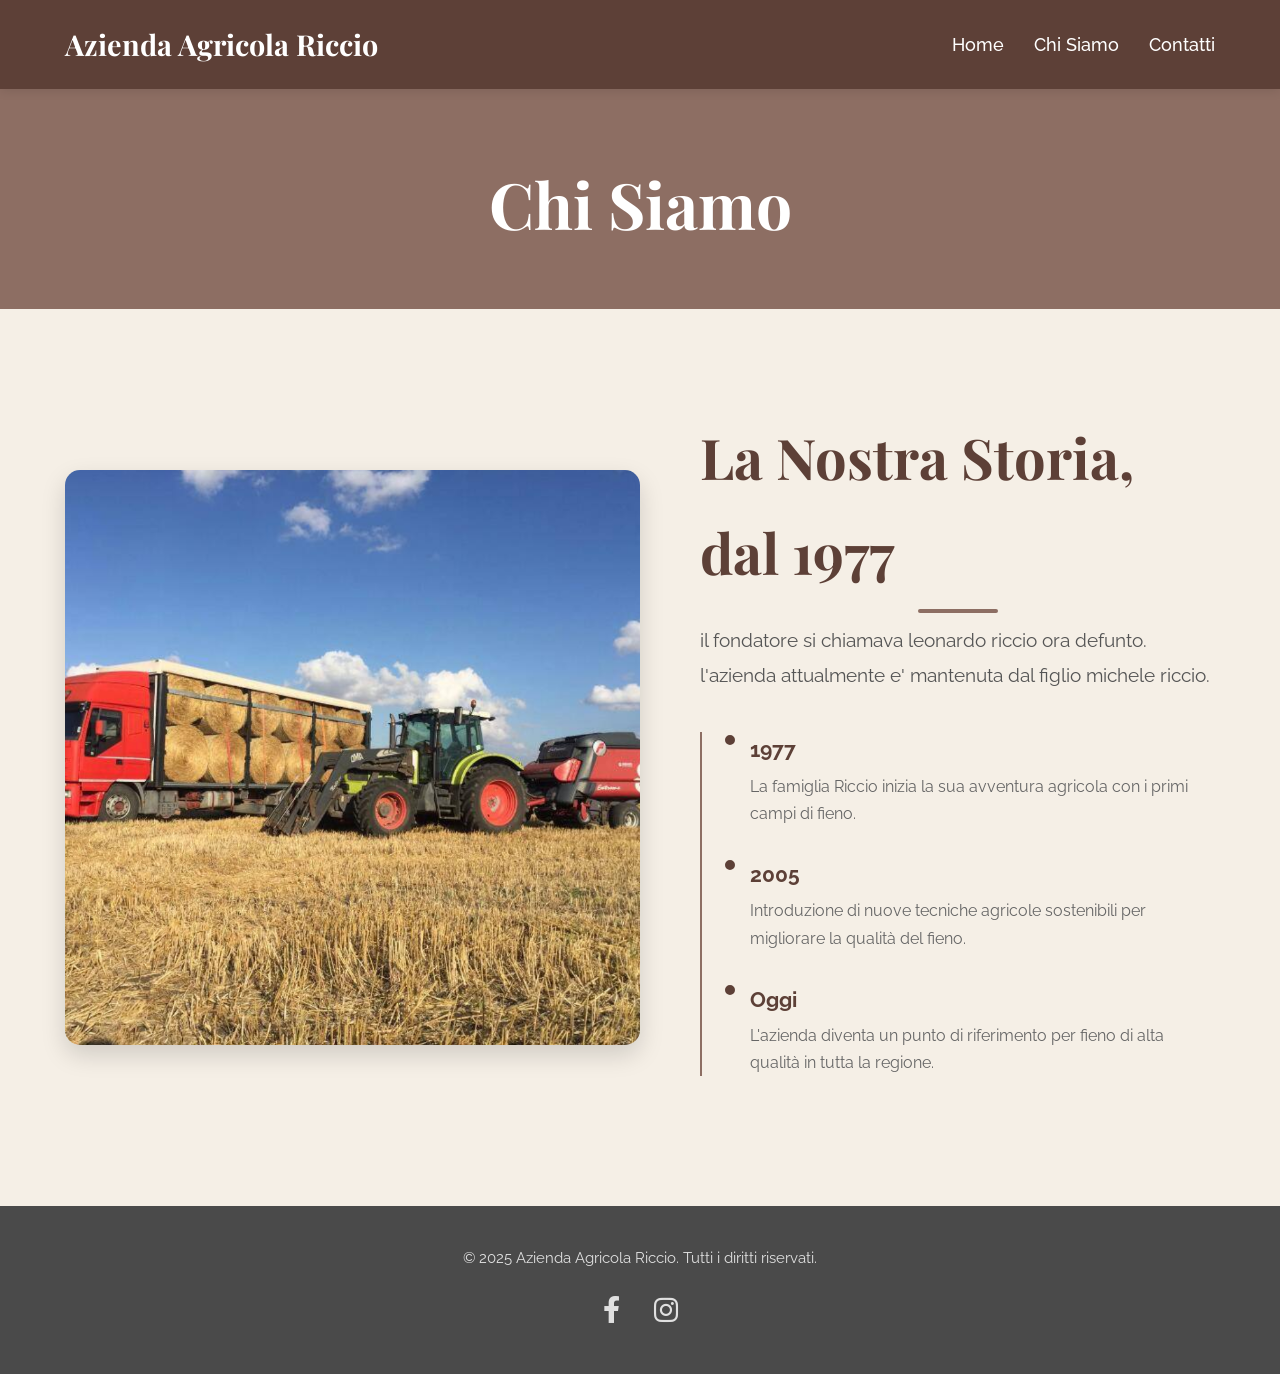
==== chi-siamo.html @ 55e59b3d "Add files via upload" ====
<!DOCTYPE html>
<html lang="it">
<head>
    <meta charset="UTF-8">
    <meta name="viewport" content="width=device-width, initial-scale=1.0">
    <title>Chi Siamo - Azienda Agricola Riccio</title>
    <link rel="stylesheet" href="style.css">
    <link href="https://fonts.googleapis.com/css2?family=Playfair+Display:wght@700&family=Raleway:wght@300;400;500&display=swap" rel="stylesheet">
    <link rel="stylesheet" href="https://cdnjs.cloudflare.com/ajax/libs/font-awesome/6.0.0-beta3/css/all.min.css">
</head>
<body>

    <nav class="navbar">
        <div class="container">
            <a href="index.html" class="logo">Azienda Agricola Riccio</a>
            <ul class="nav-links">
                <li><a href="index.html">Home</a></li>
                <li><a href="chi-siamo.html">Chi Siamo</a></li>
                <li><a href="contatti.html">Contatti</a></li>
            </ul>
        </div>
    </nav>

    <header class="page-header">
        <div class="container">
            <h1>Chi Siamo</h1>
        </div>
    </header>

    <main>
        <section id="storia" class="section-padded">
            <div class="container">
                <div class="story-content">
                    <img src="fondatore.png" alt="Storia dell'Azienda" class="story-image reveal">
                    <div class="story-text">
                        <h2 class="section-title text-left">La Nostra Storia, dal 1977</h2>
                        <p class="story-description">il fondatore si chiamava leonardo riccio ora defunto. l'azienda attualmente e' mantenuta dal figlio michele riccio.</p>
                        <ul class="timeline">
                            <li class="reveal">
                                <div class="timeline-dot"></div>
                                <div class="timeline-content">
                                    <h4>1977</h4>
                                    <p>La famiglia Riccio inizia la sua avventura agricola con i primi campi di fieno.</p>
                                </div>
                            </li>
                            <li class="reveal">
                                <div class="timeline-dot"></div>
                                <div class="timeline-content">
                                    <h4>2005</h4>
                                    <p>Introduzione di nuove tecniche agricole sostenibili per migliorare la qualità del fieno.</p>
                                </div>
                            </li>
                            <li class="reveal">
                                <div class="timeline-dot"></div>
                                <div class="timeline-content">
                                    <h4>Oggi</h4>
                                    <p>L'azienda diventa un punto di riferimento per fieno di alta qualità in tutta la regione.</p>
                                </div>
                            </li>
                        </ul>
                    </div>
                </div>
            </div>
        </section>
    </main>

    <footer>
        <div class="container text-center">
            <p>© 2025 Azienda Agricola Riccio. Tutti i diritti riservati.</p>
            <div class="social-links">
                <a href="#" target="_blank"><i class="fab fa-facebook-f"></i></a>
                <a href="#" target="_blank"><i class="fab fa-instagram"></i></a>
            </div>
        </div>
    </footer>

    <script>
        const revealElements = document.querySelectorAll('.reveal');
        const observer = new IntersectionObserver(entries => {
            entries.forEach(entry => {
                if (entry.isIntersecting) {
                    entry.target.classList.add('is-visible');
                }
            });
        }, { threshold: 0.3 });
        revealElements.forEach(element => {
            observer.observe(element);
        });
    </script>

</body>
</html>
---- style.css ----
/* Importazione Google Fonts */
/* Playfair Display per i titoli, Raleway per il corpo testo */
@import url('https://fonts.googleapis.com/css2?family=Playfair+Display:wght@700&family=Raleway:wght@300;400;500&display=swap');

/* Reset e Stile Generale */
* {
    margin: 0;
    padding: 0;
    box-sizing: border-box;
}

body {
    font-family: 'Raleway', sans-serif;
    line-height: 1.7;
    color: #333;
    background-color: #fcfaf5; /* Sfondo crema molto chiaro */
    -webkit-font-smoothing: antialiased;
    scroll-behavior: smooth;
}

.container {
    max-width: 1200px;
    margin: 0 auto;
    padding: 0 25px;
    overflow: hidden; /* Per contenere i float se usati */
}

.text-center {
    text-align: center;
}

/* Titoli e Descrizioni delle Sezioni */
.section-title {
    font-family: 'Playfair Display', serif;
    font-size: 3.2em;
    color: #8B4513; /* Marrone terra scuro */
    margin-bottom: 20px;
    position: relative;
    display: inline-block;
}

.section-title::after {
    content: '';
    display: block;
    width: 60px;
    height: 3px;
    background-color: #D2B48C; /* Marrone chiaro */
    margin: 10px auto 0;
}

.section-title-white { /* Per sezioni con sfondo scuro */
    font-family: 'Playfair Display', serif;
    font-size: 3.2em;
    color: #fcfaf5;
    margin-bottom: 20px;
    position: relative;
    display: inline-block;
}

.section-title-white::after {
    content: '';
    display: block;
    width: 60px;
    height: 3px;
    background-color: #fcfaf5;
    margin: 10px auto 0;
}

.section-description, .section-description-white {
    font-size: 1.15em;
    max-width: 700px;
    margin: 0 auto 50px;
    color: #555;
}
.section-description-white {
    color: #e0e0e0;
}

/* Pulsanti */
.btn {
    display: inline-block;
    padding: 14px 28px;
    border-radius: 50px;
    text-decoration: none;
    font-weight: 500;
    font-size: 1.1em;
    transition: all 0.3s ease;
    border: none;
    cursor: pointer;
    box-shadow: 0 4px 8px rgba(0,0,0,0.1);
}

.primary-btn {
    background-color: #A0522D; /* Arancione-marrone */
    color: #fff;
}

.primary-btn:hover {
    background-color: #8B4513; /* Marrone più scuro */
    transform: translateY(-3px);
    box-shadow: 0 6px 12px rgba(0,0,0,0.2);
}

.secondary-btn {
    background-color: #fcfaf5;
    color: #A0522D;
    border: 2px solid #A0522D;
}

.secondary-btn:hover {
    background-color: #A0522D;
    color: #fff;
    transform: translateY(-3px);
    box-shadow: 0 6px 12px rgba(0,0,0,0.2);
}

.btn-large {
    padding: 16px 35px;
    font-size: 1.2em;
}

/* Header Hero */
.hero {
    background-image: linear-gradient(rgba(0,0,0,0.5), rgba(0,0,0,0.5)), url('https://images.unsplash.com/photo-1549776999-555e7178c75b?crop=entropy&cs=tinysrgb&fit=max&fm=jpg&ixid=M3w1MjMyMzh8MHwxfHNlYXJjaHw0OHx8aGF5JTIwZmllbGR8ZW58MHx8fHwxNzA4ODg2NjY1fDA&ixlib=rb-4.0.3&q=80&w=1920');
    background-size: cover;
    background-position: center;
    color: #fff;
    text-align: center;
    padding: 150px 0;
    height: 100vh; /* Copre l'intera altezza del viewport */
    display: flex;
    align-items: center;
    justify-content: center;
}

.hero-content h1 {
    font-family: 'Playfair Display', serif;
    font-size: 4.8em;
    margin-bottom: 15px;
    line-height: 1.1;
}

.hero-content .subtitle {
    font-size: 1.8em;
    margin-bottom: 40px;
    font-weight: 300;
}

/* Sezioni comuni */
.section-padded {
    padding: 100px 0;
}

.bg-light {
    background-color: #fefdfb;
}

.bg-dark {
    background-color: #4A3C2A; /* Marrone scuro per sfondo */
    color: #fff;
}

/* Sezione "Il Nostro Fieno" (Features Grid) */
.features-grid {
    display: grid;
    grid-template-columns: repeat(auto-fit, minmax(280px, 1fr));
    gap: 40px;
    margin-top: 50px;
}

.feature-item {
    background: #fff;
    padding: 35px;
    border-radius: 12px;
    box-shadow: 0 6px 15px rgba(0,0,0,0.08);
    transition: transform 0.3s ease, box-shadow 0.3s ease;
}

.feature-item:hover {
    transform: translateY(-8px);
    box-shadow: 0 10px 25px rgba(0,0,0,0.15);
}

.feature-item .icon-large {
    font-size: 3.5em;
    color: #D2B48C;
    margin-bottom: 20px;
    display: block;
}

.feature-item h3 {
    font-family: 'Playfair Display', serif;
    font-size: 1.8em;
    color: #A0522D;
    margin-bottom: 15px;
}

.feature-item p {
    font-size: 1.05em;
    color: #666;
}

/* Sezione Prodotti (Carousel) */
.product-carousel {
    display: grid;
    grid-template-columns: repeat(auto-fit, minmax(320px, 1fr));
    gap: 35px;
    margin-top: 50px;
}

.product-card {
    background: #fff;
    border-radius: 12px;
    box-shadow: 0 6px 15px rgba(0,0,0,0.08);
    overflow: hidden;
    text-align: left;
    transition: transform 0.3s ease, box-shadow 0.3s ease;
}

.product-card:hover {
    transform: translateY(-8px);
    box-shadow: 0 10px 25px rgba(0,0,0,0.15);
}

.product-card img {
    width: 100%;
    height: 250px;
    object-fit: cover;
    display: block;
    border-bottom: 1px solid #eee;
}

.product-card h3 {
    font-family: 'Playfair Display', serif;
    font-size: 2em;
    color: #8B4513;
    padding: 20px 25px 5px;
}

.product-card p {
    font-size: 1.05em;
    color: #555;
    padding: 0 25px 20px;
}

.product-card .btn {
    margin: 0 25px 25px;
    width: calc(100% - 50px);
    text-align: center;
}

/* Sezione Contatti (Form) */
.contact-form {
    max-width: 700px;
    margin: 50px auto 70px;
    display: grid;
    grid-template-columns: 1fr 1fr;
    gap: 20px;
}

.contact-form input,
.contact-form textarea {
    width: 100%;
    padding: 15px 20px;
    border: 1px solid rgba(255,255,255,0.3);
    border-radius: 8px;
    background-color: rgba(255,255,255,0.1);
    color: #fff;
    font-size: 1.05em;
    font-family: 'Raleway', sans-serif;
    transition: border-color 0.3s ease, background-color 0.3s ease;
}

.contact-form input::placeholder,
.contact-form textarea::placeholder {
    color: #dcdcdc;
}

.contact-form input:focus,
.contact-form textarea:focus {
    border-color: #fcfaf5;
    background-color: rgba(255,255,255,0.2);
    outline: none;
}

.contact-form textarea {
    grid-column: 1 / -1; /* Occupa entrambe le colonne */
    resize: vertical;
}

.contact-form button {
    grid-column: 1 / -1;
    margin-top: 20px;
}

.contact-info {
    margin-top: 50px;
    font-size: 1.1em;
}

.contact-info p {
    margin-bottom: 10px;
    display: flex;
    align-items: center;
    justify-content: center;
}

.contact-info i {
    margin-right: 10px;
    color: #D2B48C;
    font-size: 1.2em;
}

.contact-info a {
    color: #fcfaf5;
    text-decoration: none;
    transition: color 0.3s ease;
}

.contact-info a:hover {
    color: #D2B48C;
}

/* Footer */
footer {
    background-color: #333;
    color: #e0e0e0;
    padding: 40px 0;
    font-size: 0.95em;
}

footer p {
    margin-bottom: 15px;
}

.social-links a {
    color: #e0e0e0;
    font-size: 1.5em;
    margin: 0 10px;
    transition: color 0.3s ease;
}

.social-links a:hover {
    color: #D2B48C;
}

/* Animazioni "Reveal on Scroll" */
.reveal {
    opacity: 0;
    transform: translateY(20px);
    transition: opacity 0.6s ease-out, transform 0.6s ease-out;
}

.reveal.is-visible {
    opacity: 1;
    transform: translateY(0);
}


/* Media Queries per la Responsività */
@media (max-width: 900px) {
    .hero-content h1 {
        font-size: 3.5em;
    }
    .hero-content .subtitle {
        font-size: 1.5em;
    }
    .section-title, .section-title-white {
        font-size: 2.5em;
    }
    .features-grid, .product-carousel {
        grid-template-columns: 1fr;
    }
    .feature-item, .product-card {
        max-width: 450px;
        margin: 20px auto;
    }
    .contact-form {
        grid-template-columns: 1fr;
    }
    .contact-form input, .contact-form textarea {
        grid-column: auto;
    }
}

@media (max-width: 500px) {
    .hero-content h1 {
        font-size: 2.5em;
    }
    .hero-content .subtitle {
        font-size: 1.2em;
    }
    .section-title, .section-title-white {
        font-size: 2em;
    }
    .section-description, .section-description-white {
        font-size: 1em;
        margin-bottom: 30px;
    }
    .btn {
        padding: 10px 20px;
        font-size: 1em;
    }
    .btn-large {
        padding: 12px 25px;
        font-size: 1.1em;
    }
    .section-padded {
        padding: 60px 0;
    }
    .feature-item .icon-large {
        font-size: 2.8em;
    }
    .feature-item h3 {
        font-size: 1.5em;
    }
    .product-card h3 {
        font-size: 1.8em;
    }
    .contact-info p {
        flex-direction: column;
    }
    .contact-info i {
        margin-right: 0;
        margin-bottom: 5px;
    }
}

/* Palette di Colori */
/* Marrone Scuro: #5D4037 */
/* Marrone Chiaro: #8D6E63 */
/* Beige Chiaro: #F5EFE6 */
/* Verde Olive: #A0A48E */
/* Oro/Giallo Fieno: #D4AC0D */

/* Reset e Stile Generale */
* {
    margin: 0;
    padding: 0;
    box-sizing: border-box;
}

body {
    font-family: 'Raleway', sans-serif;
    line-height: 1.7;
    color: #333;
    background-color: #F5EFE6;
    -webkit-font-smoothing: antialiased;
    scroll-behavior: smooth;
}

.container {
    max-width: 1200px;
    margin: 0 auto;
    padding: 0 25px;
    overflow: hidden;
}

.text-center { text-align: center; }
.text-left { text-align: left; }

/* Navbar */
.navbar {
    background-color: #5D4037;
    color: #fff;
    padding: 20px 0;
    position: fixed;
    width: 100%;
    top: 0;
    z-index: 1000;
    box-shadow: 0 2px 10px rgba(0,0,0,0.1);
}

.navbar .container {
    display: flex;
    justify-content: space-between;
    align-items: center;
}

.navbar .logo {
    font-family: 'Playfair Display', serif;
    font-size: 1.8em;
    color: #fff;
    text-decoration: none;
    font-weight: 700;
}

.nav-links {
    list-style: none;
    display: flex;
}

.nav-links li {
    margin-left: 30px;
}

.nav-links a {
    color: #fff;
    text-decoration: none;
    font-weight: 500;
    font-size: 1.1em;
    transition: color 0.3s ease;
}

.nav-links a:hover {
    color: #D4AC0D;
}

/* Titoli e Sottotitoli */
.section-title {
    font-family: 'Playfair Display', serif;
    font-size: 3.5em;
    color: #5D4037;
    margin-bottom: 10px;
    position: relative;
    display: inline-block;
}

.section-title::after {
    content: '';
    display: block;
    width: 80px;
    height: 4px;
    background-color: #8D6E63;
    margin: 10px auto 0;
    border-radius: 2px;
}

.section-title-white {
    font-family: 'Playfair Display', serif;
    font-size: 3.5em;
    color: #F5EFE6;
    margin-bottom: 10px;
    position: relative;
    display: inline-block;
}

.section-title-white::after {
    content: '';
    display: block;
    width: 80px;
    height: 4px;
    background-color: #F5EFE6;
    margin: 10px auto 0;
    border-radius: 2px;
}

.section-description {
    font-size: 1.2em;
    max-width: 800px;
    margin: 0 auto 50px;
    color: #555;
    font-weight: 300;
}
.section-description-white {
    font-size: 1.2em;
    max-width: 800px;
    margin: 0 auto 50px;
    color: #e0e0e0;
    font-weight: 300;
}

/* Pulsanti */
.btn {
    display: inline-block;
    padding: 15px 30px;
    border-radius: 50px;
    text-decoration: none;
    font-weight: 500;
    font-size: 1.1em;
    transition: all 0.3s ease;
    border: none;
    cursor: pointer;
    text-transform: uppercase;
    letter-spacing: 1px;
}

.primary-btn {
    background-color: #8D6E63;
    color: #fff;
    box-shadow: 0 5px 15px rgba(0, 0, 0, 0.2);
}

.primary-btn:hover {
    background-color: #5D4037;
    transform: translateY(-5px);
    box-shadow: 0 8px 20px rgba(0, 0, 0, 0.3);
}

.secondary-btn {
    background-color: transparent;
    color: #5D4037;
    border: 2px solid #5D4037;
    box-shadow: none;
}

.secondary-btn:hover {
    background-color: #5D4037;
    color: #F5EFE6;
    transform: none;
}

/* Header Hero (Home Page) */
.hero {
    background-image: linear-gradient(rgba(0,0,0,0.6), rgba(0,0,0,0.6)), url('https://images.unsplash.com/photo-1549776999-555e7178c75b?crop=entropy&cs=tinysrgb&fit=max&fm=jpg&ixid=M3w1MjMyMzh8MHwxfHNlYXJjaHw0OHx8aGF5JTIwZmllbGR8ZW58MHx8fHwxNzA4ODg2NjY1fDA&ixlib=rb-4.0.3&q=80&w=1920');
    background-size: cover;
    background-position: center;
    color: #fff;
    text-align: center;
    padding: 200px 0;
    height: 100vh;
    display: flex;
    align-items: center;
    justify-content: center;
    position: relative;
    animation: fadeIn 2s ease-in-out;
}

.hero-content h1 {
    font-family: 'Playfair Display', serif;
    font-size: 5em;
    margin-bottom: 20px;
    line-height: 1.1;
    text-shadow: 3px 3px 6px rgba(0, 0, 0, 0.7);
}

.hero-content .subtitle {
    font-size: 1.6em;
    margin-bottom: 50px;
    font-weight: 300;
}

/* Header pagine secondarie */
.page-header {
    background-color: #8D6E63;
    color: #fff;
    padding: 150px 0 50px;
    text-align: center;
}

.page-header h1 {
    font-family: 'Playfair Display', serif;
    font-size: 4em;
    margin: 0;
}

/* Sezioni */
.section-padded { padding: 100px 0; }
.bg-light { background-color: #F5EFE6; }
.bg-secondary { background-color: #E6E0D4; }
.bg-dark { background-color: #5D4037; color: #fff; }

/* Intro Grid (Home Page) */
.intro-grid {
    display: flex;
    justify-content: space-around;
    flex-wrap: wrap;
    gap: 40px;
    margin-top: 50px;
}

.intro-card {
    background: #fff;
    padding: 20px;
    border-radius: 12px;
    box-shadow: 0 8px 20px rgba(0,0,0,0.1);
    transition: transform 0.4s ease, box-shadow 0.4s ease;
    flex-basis: calc(33.33% - 40px);
}

.intro-card:hover {
    transform: translateY(-10px);
    box-shadow: 0 12px 30px rgba(0,0,0,0.2);
}

.intro-card img {
    width: 100%;
    height: 200px;
    object-fit: cover;
    border-radius: 8px;
    margin-bottom: 15px;
}

.intro-card h3 {
    font-family: 'Playfair Display', serif;
    font-size: 1.8em;
    color: #5D4037;
    margin-bottom: 10px;
}

/* Sezione Storia */
.story-content {
    display: flex;
    align-items: center;
    gap: 60px;
}

.story-image {
    width: 50%;
    border-radius: 15px;
    box-shadow: 0 10px 25px rgba(0,0,0,0.15);
    transition: transform 0.5s ease;
}

.story-text {
    width: 50%;
}

.story-description {
    font-size: 1.2em;
    color: #555;
    line-height: 1.8;
}

.timeline {
    list-style: none;
    margin-top: 40px;
    position: relative;
    padding-left: 30px;
}

.timeline::before {
    content: '';
    position: absolute;
    left: 0;
    top: 0;
    width: 2px;
    height: 100%;
    background: #8D6E63;
}

.timeline li {
    position: relative;
    margin-bottom: 30px;
    padding-left: 20px;
}

.timeline-dot {
    position: absolute;
    left: -8px;
    top: 0;
    width: 16px;
    height: 16px;
    background: #5D4037;
    border-radius: 50%;
    border: 3px solid #F5EFE6;
}

.timeline-content h4 {
    font-size: 1.3em;
    color: #5D4037;
    margin-bottom: 5px;
}

.timeline-content p {
    font-size: 1em;
    color: #666;
}

/* Contatti Grid */
.contact-grid {
    display: grid;
    grid-template-columns: 1fr 1fr;
    gap: 80px;
}

.contact-form-container, .contact-info-container {
    padding: 30px;
    border-radius: 15px;
    background-color: #fff;
    box-shadow: 0 10px 25px rgba(0,0,0,0.1);
}

.contact-form-container h2, .contact-info-container h2 {
    margin-top: 0;
    margin-bottom: 20px;
}

.contact-form {
    display: flex;
    flex-direction: column;
    margin-top: 20px;
}

.contact-form input,
.contact-form textarea {
    padding: 18px 25px;
    margin-bottom: 20px;
    border: 1px solid #ccc;
    border-radius: 10px;
    font-size: 1.1em;
    font-family: 'Raleway', sans-serif;
}

.contact-form textarea { resize: vertical; }

.contact-info {
    margin-top: 20px;
    font-size: 1.1em;
}

.contact-info p {
    margin-bottom: 15px;
    display: flex;
    align-items: center;
    color: #555;
}

.contact-info i {
    margin-right: 15px;
    color: #D4AC0D;
    font-size: 1.4em;
}

.contact-info a {
    color: #555;
    text-decoration: none;
    transition: color 0.3s ease;
}

.contact-info a:hover { color: #5D4037; }

.map-container {
    margin-top: 30px;
    border-radius: 15px;
    overflow: hidden;
    box-shadow: 0 5px 15px rgba(0,0,0,0.1);
}

/* Footer e Social */
footer {
    background-color: #4A4A4A;
    color: #e0e0e0;
    padding: 40px 0;
    font-size: 0.95em;
}

footer p {
    margin-bottom: 15px;
}

.social-links a {
    color: #e0e0e0;
    font-size: 1.8em;
    margin: 0 15px;
    transition: color 0.3s ease;
}

.social-links a:hover {
    color: #D4AC0D;
}

/* Animazioni Reveal on Scroll */
.reveal {
    opacity: 0;
    transform: translateY(30px);
    transition: opacity 0.8s ease-out, transform 0.8s ease-out;
}

.reveal.is-visible {
    opacity: 1;
    transform: translateY(0);
}

/* Media Queries per la Responsività */
@media (max-width: 900px) {
    .navbar .container { flex-direction: column; }
    .navbar .logo { margin-bottom: 10px; }
    .nav-links li { margin: 0 10px; }
    .hero-content h1 { font-size: 3.5em; }
    .hero-content .subtitle { font-size: 1.4em; }
    .section-title, .section-title-white { font-size: 2.8em; }
    .intro-grid { flex-direction: column; align-items: center; }
    .intro-card { flex-basis: 100%; max-width: 400px; }
    .story-content { flex-direction: column; }
    .story-image, .story-text { width: 100%; }
    .story-image { margin-bottom: 40px; }
    .contact-grid { grid-template-columns: 1fr; }
}

@media (max-width: 500px) {
    .hero-content h1 { font-size: 2.5em; }
    .hero-content .subtitle { font-size: 1.1em; }
    .section-title, .section-title-white { font-size: 2em; }
    .section-padded { padding: 60px 0; }
    .intro-card img { height: 150px; }
    .story-text h2 { text-align: center; }
    .contact-info p { flex-direction: column; text-align: center; }
    .contact-info i { margin-right: 0; margin-bottom: 5px; }
}
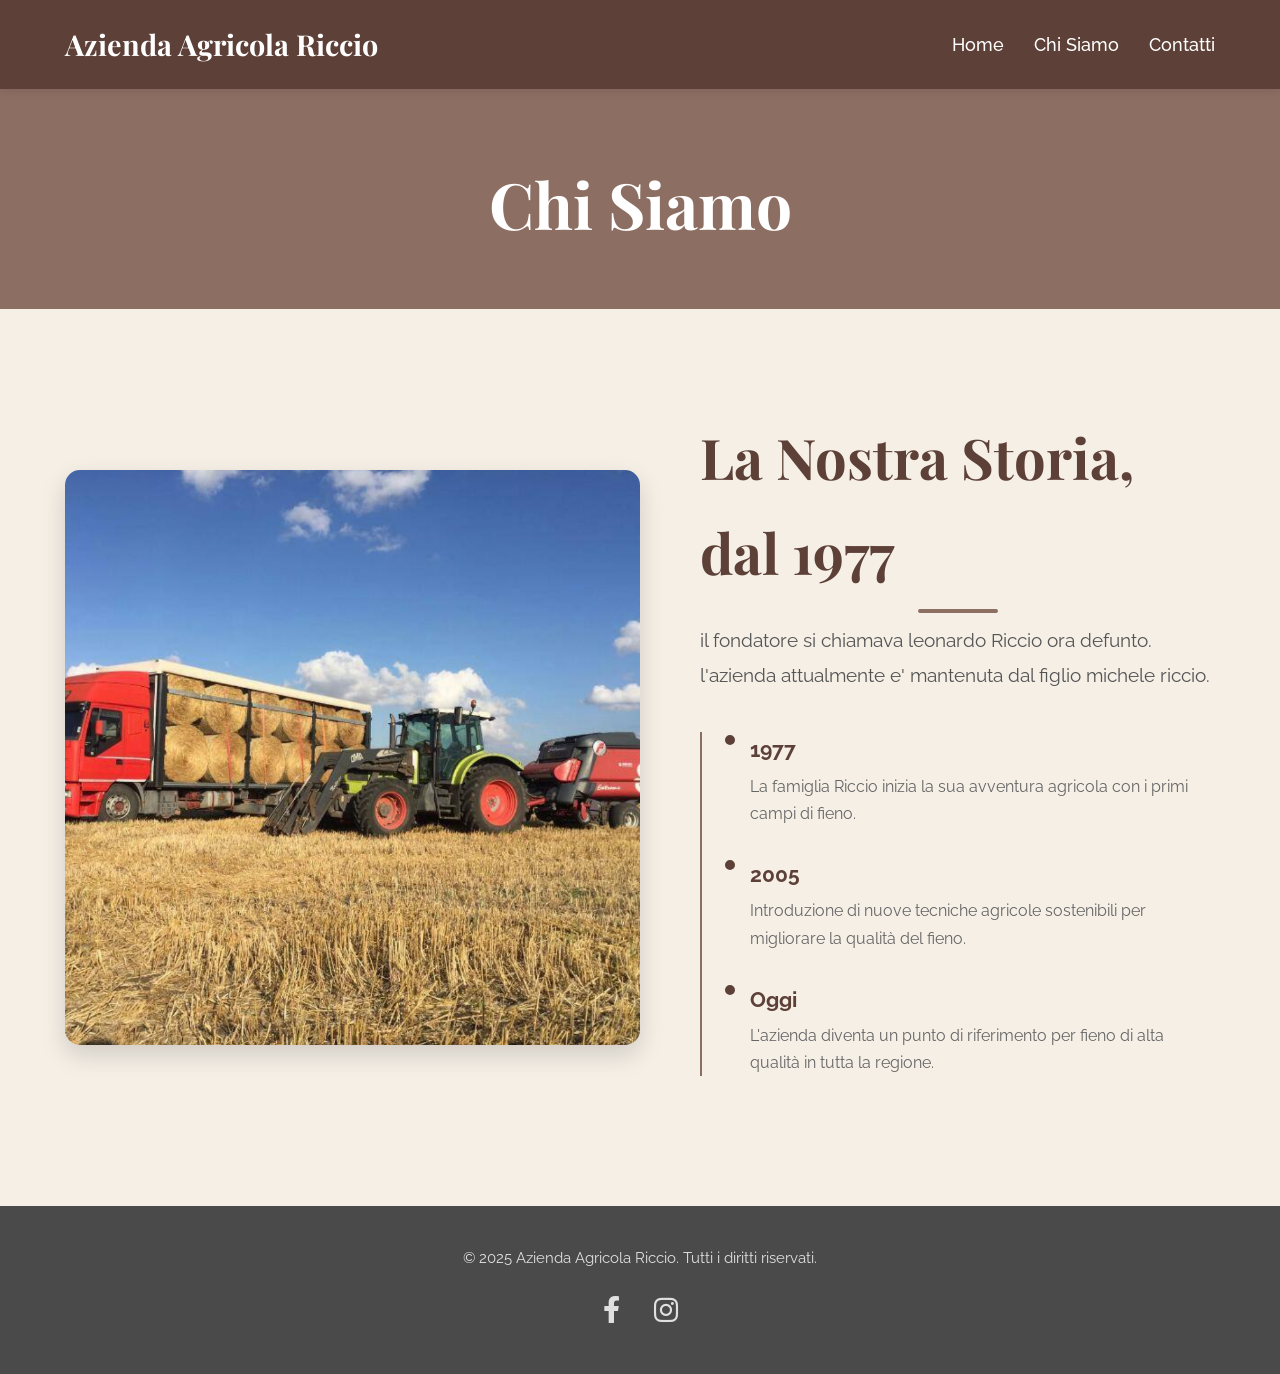
==== commit 35210ff5: "Update chi-siamo.html" ====
--- a/chi-siamo.html
+++ b/chi-siamo.html
@@ -34,7 +34,7 @@
                     <img src="fondatore.png" alt="Storia dell'Azienda" class="story-image reveal">
                     <div class="story-text">
                         <h2 class="section-title text-left">La Nostra Storia, dal 1977</h2>
-                        <p class="story-description">il fondatore si chiamava leonardo riccio ora defunto. l'azienda attualmente e' mantenuta dal figlio michele riccio.</p>
+                        <p class="story-description">il fondatore si chiamava leonardo Riccio ora defunto. l'azienda attualmente e' mantenuta dal figlio michele riccio.</p>
                         <ul class="timeline">
                             <li class="reveal">
                                 <div class="timeline-dot"></div>
@@ -89,4 +89,5 @@
     </script>
 
 </body>
-</html>+
+</html>
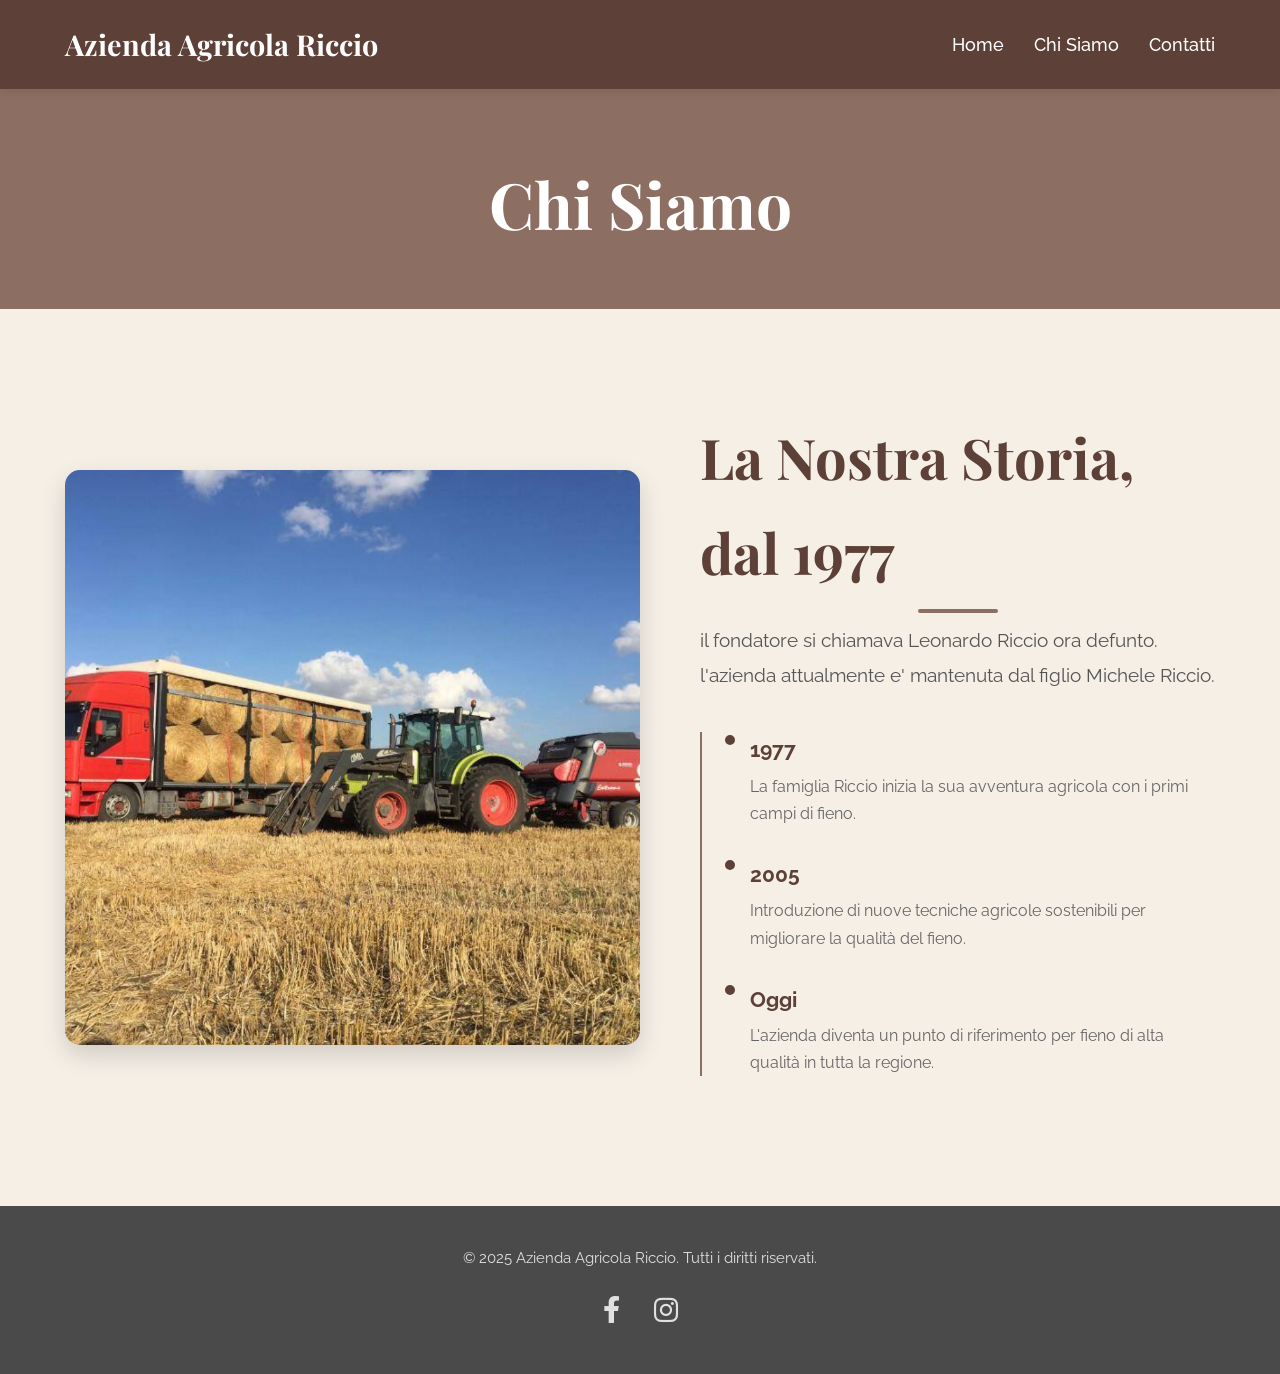
==== commit 14bc58e3: "Update chi-siamo.html" ====
--- a/chi-siamo.html
+++ b/chi-siamo.html
@@ -34,7 +34,7 @@
                     <img src="fondatore.png" alt="Storia dell'Azienda" class="story-image reveal">
                     <div class="story-text">
                         <h2 class="section-title text-left">La Nostra Storia, dal 1977</h2>
-                        <p class="story-description">il fondatore si chiamava leonardo Riccio ora defunto. l'azienda attualmente e' mantenuta dal figlio michele riccio.</p>
+                        <p class="story-description">il fondatore si chiamava Leonardo Riccio ora defunto. l'azienda attualmente e' mantenuta dal figlio Michele Riccio.</p>
                         <ul class="timeline">
                             <li class="reveal">
                                 <div class="timeline-dot"></div>
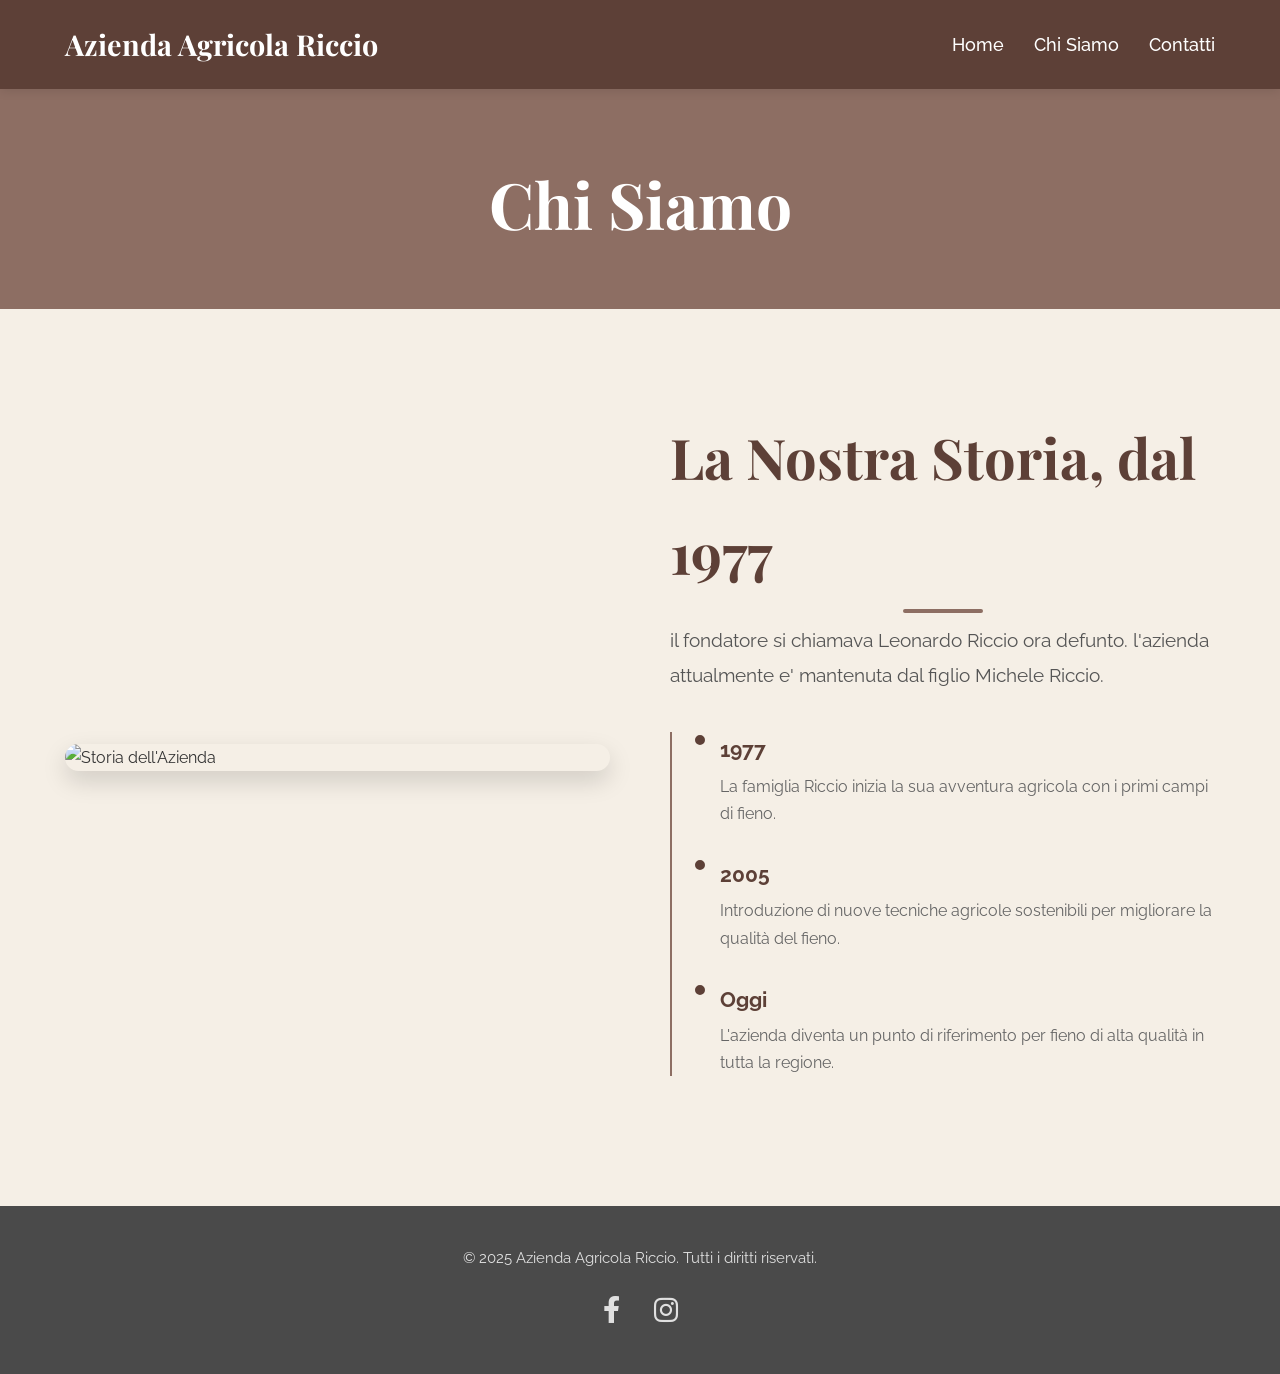
==== commit 1f10f029: "Update chi-siamo.html" ====
--- a/chi-siamo.html
+++ b/chi-siamo.html
@@ -31,7 +31,7 @@
         <section id="storia" class="section-padded">
             <div class="container">
                 <div class="story-content">
-                    <img src="fondatore.png" alt="Storia dell'Azienda" class="story-image reveal">
+                    <img src="fondatore(1).png" alt="Storia dell'Azienda" class="story-image reveal">
                     <div class="story-text">
                         <h2 class="section-title text-left">La Nostra Storia, dal 1977</h2>
                         <p class="story-description">il fondatore si chiamava Leonardo Riccio ora defunto. l'azienda attualmente e' mantenuta dal figlio Michele Riccio.</p>
@@ -91,3 +91,4 @@
 </body>
 
 </html>
+
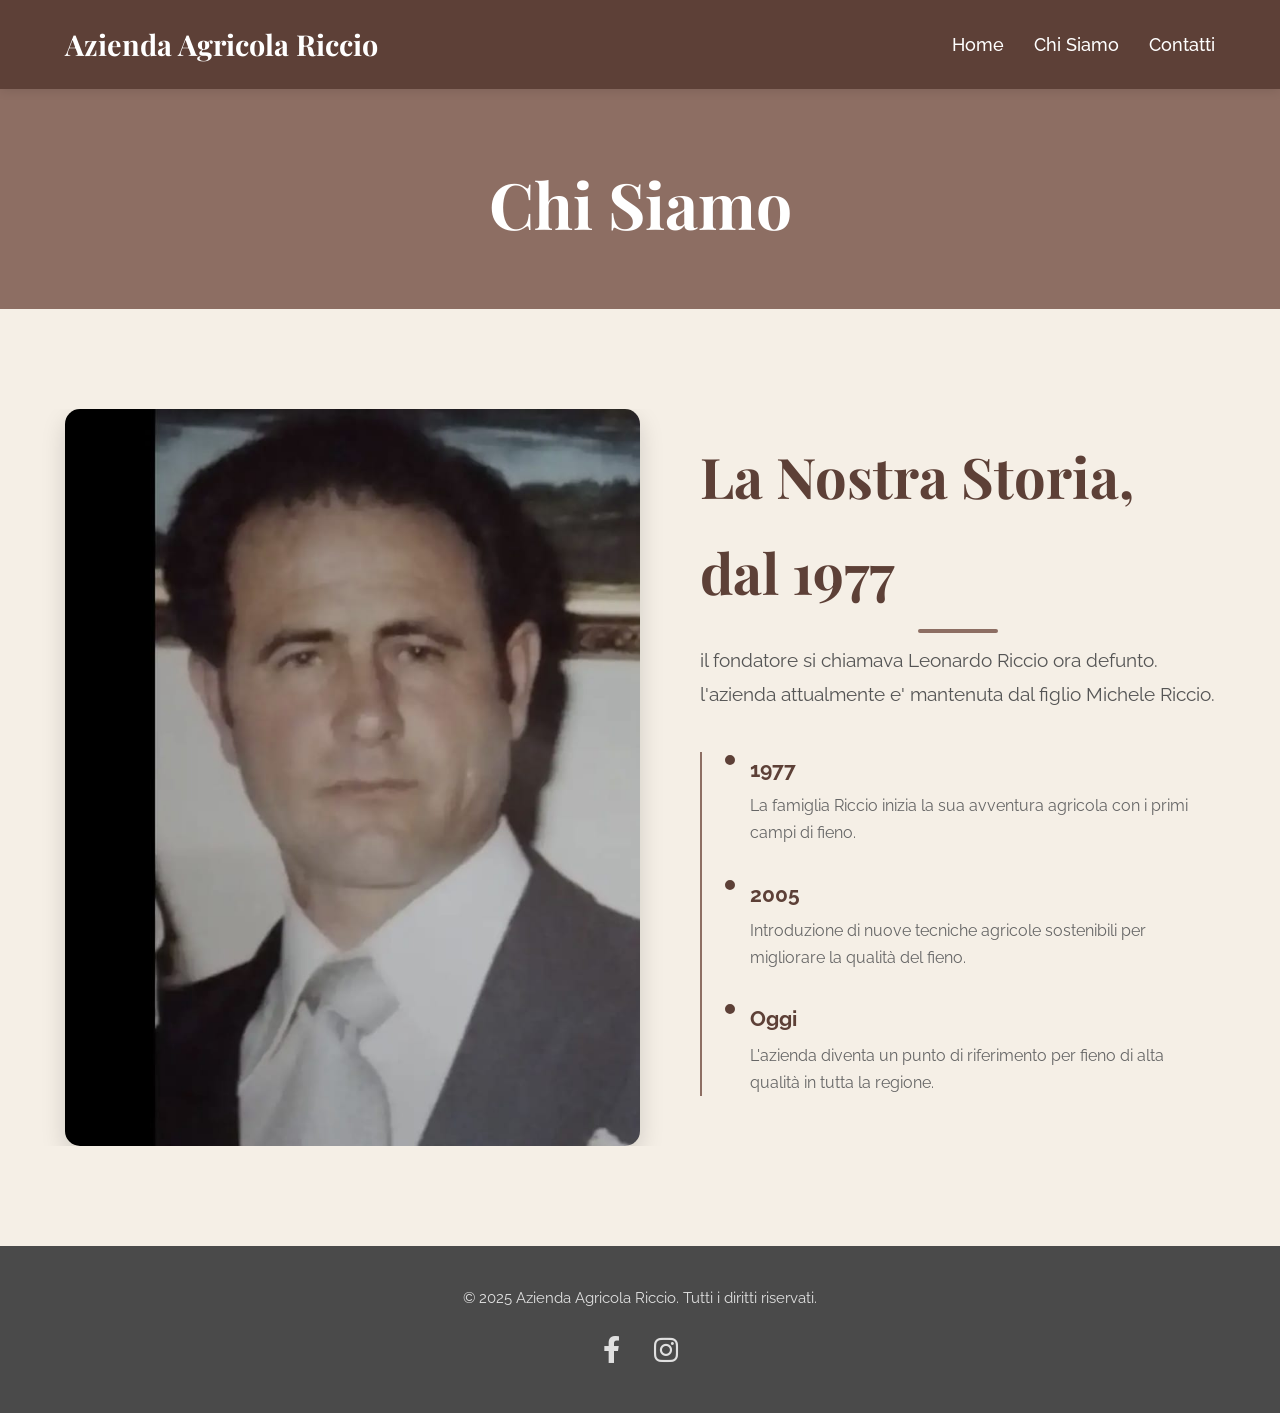
==== commit 04ecff59: "Update chi-siamo.html" ====
--- a/chi-siamo.html
+++ b/chi-siamo.html
@@ -31,7 +31,7 @@
         <section id="storia" class="section-padded">
             <div class="container">
                 <div class="story-content">
-                    <img src="fondatore(1).png" alt="Storia dell'Azienda" class="story-image reveal">
+                    <img src="IMG-20250927-WA0000.jpg" alt="Storia dell'Azienda" class="story-image reveal">
                     <div class="story-text">
                         <h2 class="section-title text-left">La Nostra Storia, dal 1977</h2>
                         <p class="story-description">il fondatore si chiamava Leonardo Riccio ora defunto. l'azienda attualmente e' mantenuta dal figlio Michele Riccio.</p>
@@ -92,3 +92,4 @@
 
 </html>
 
+
